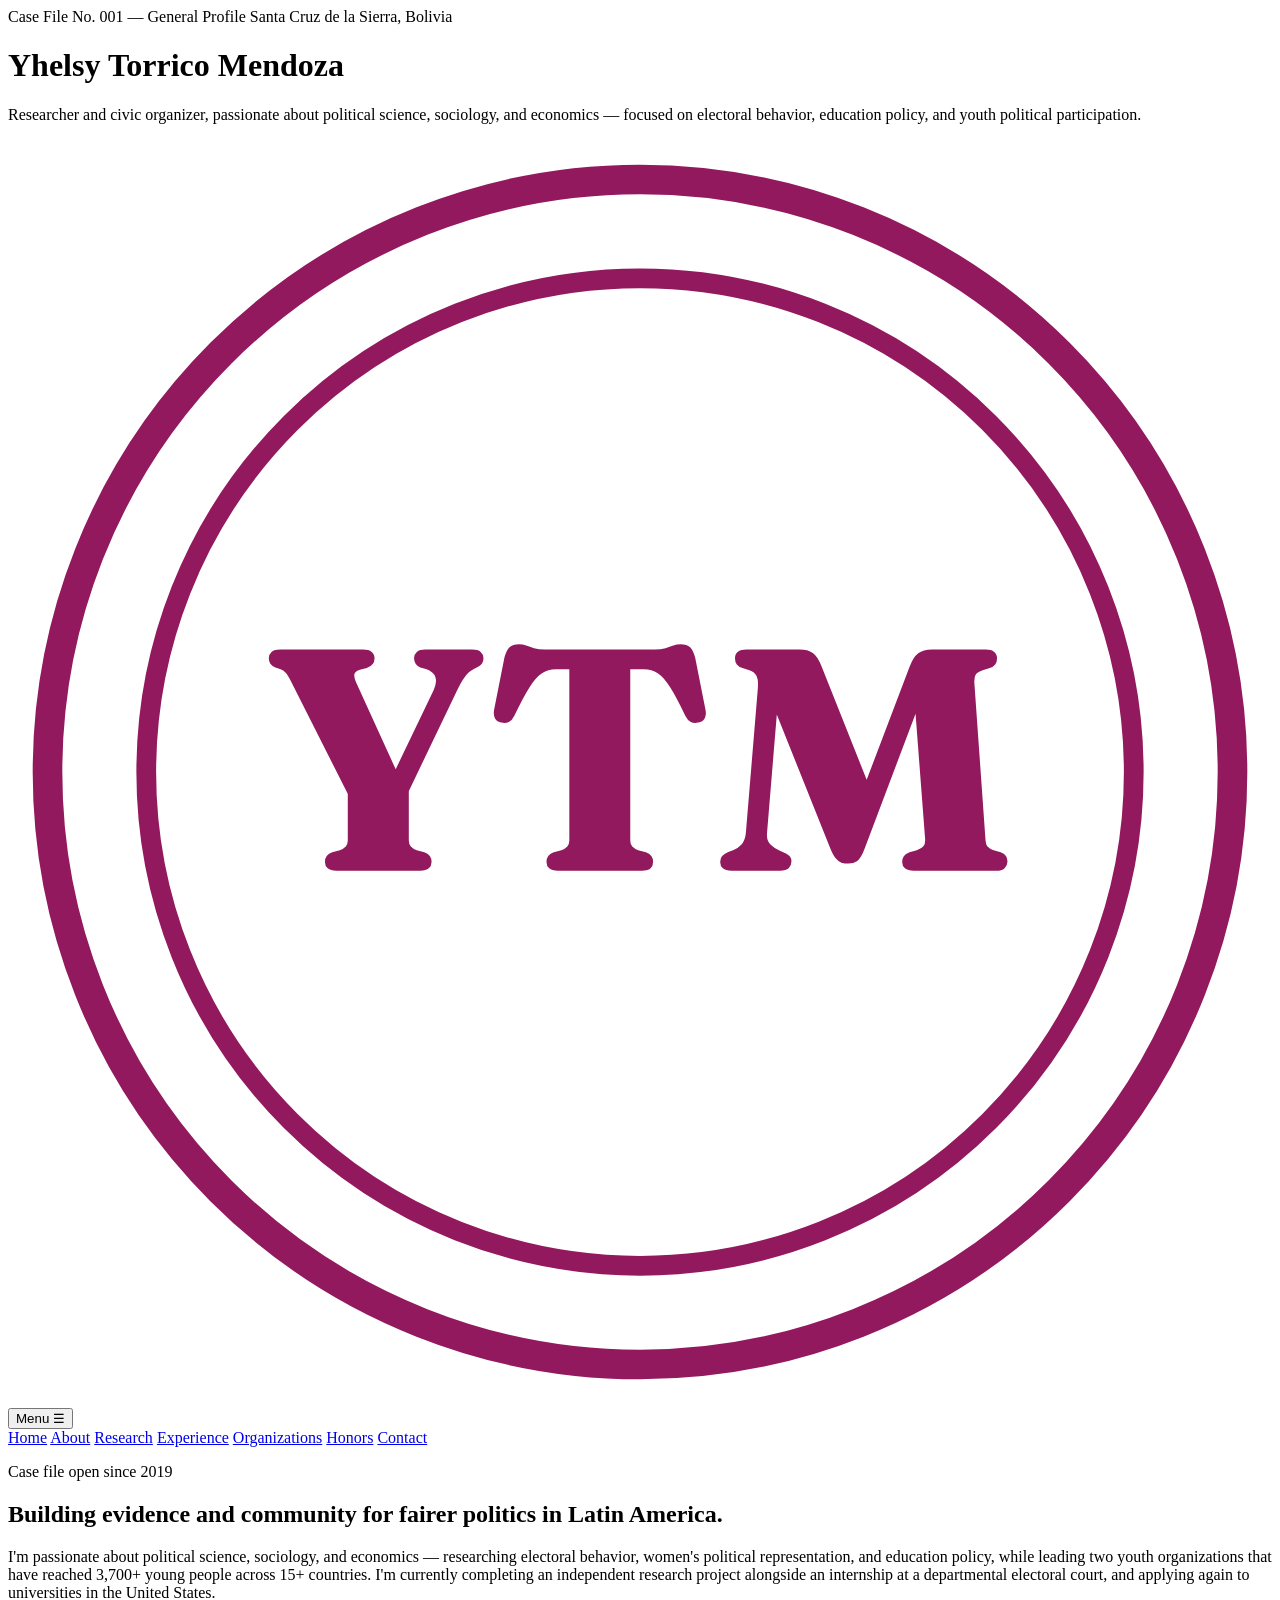
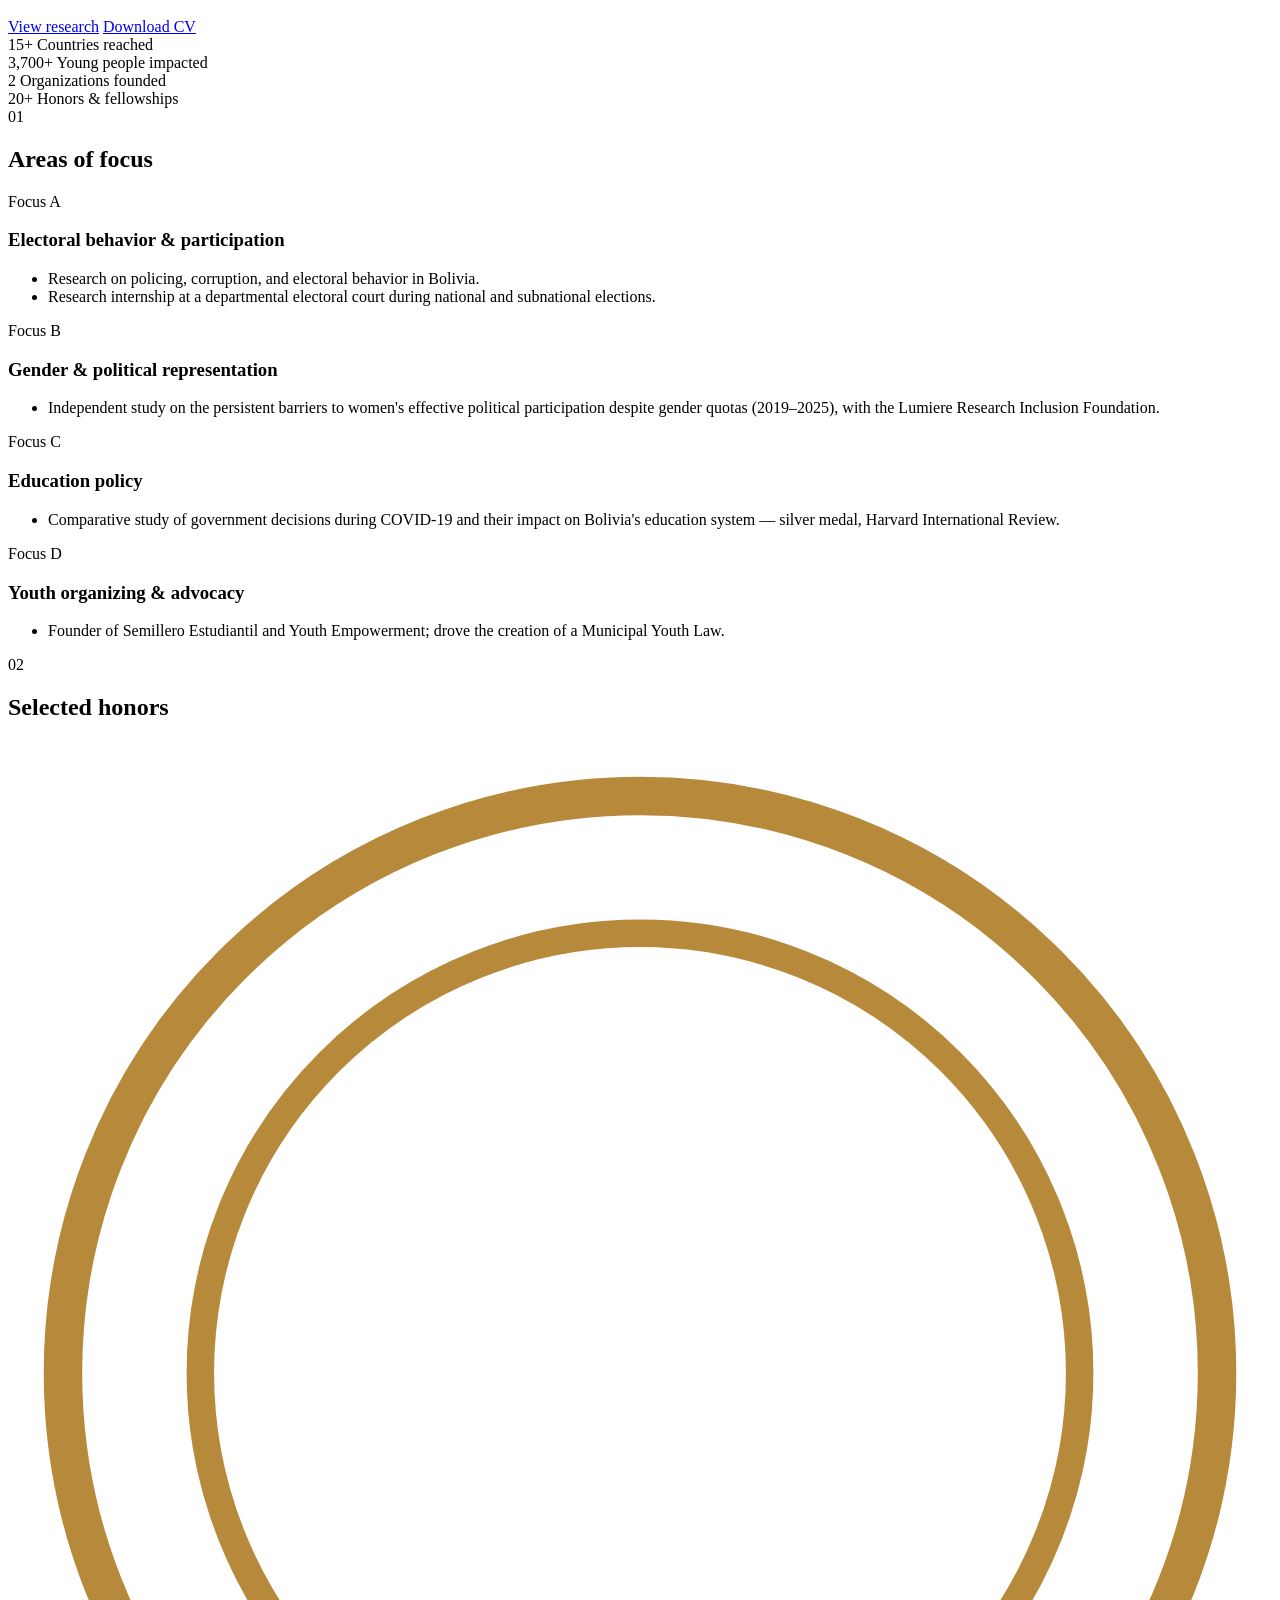
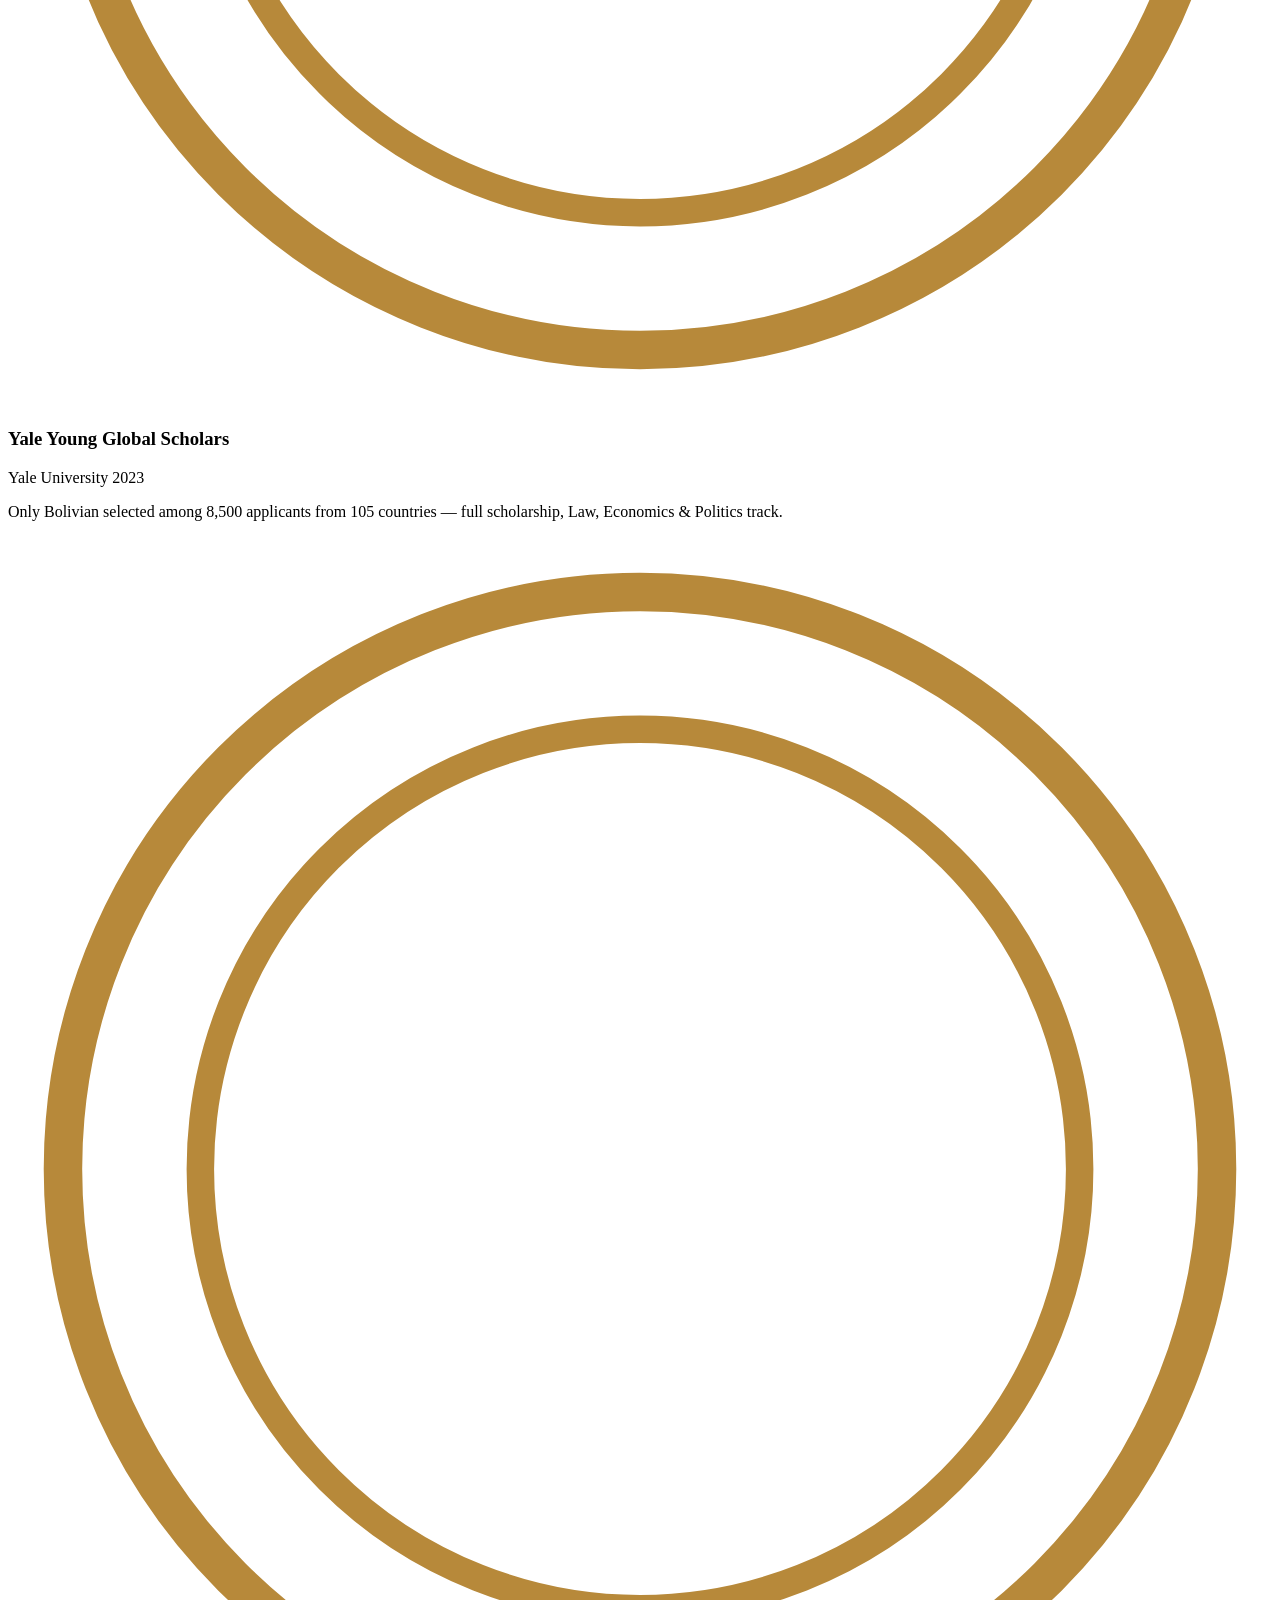
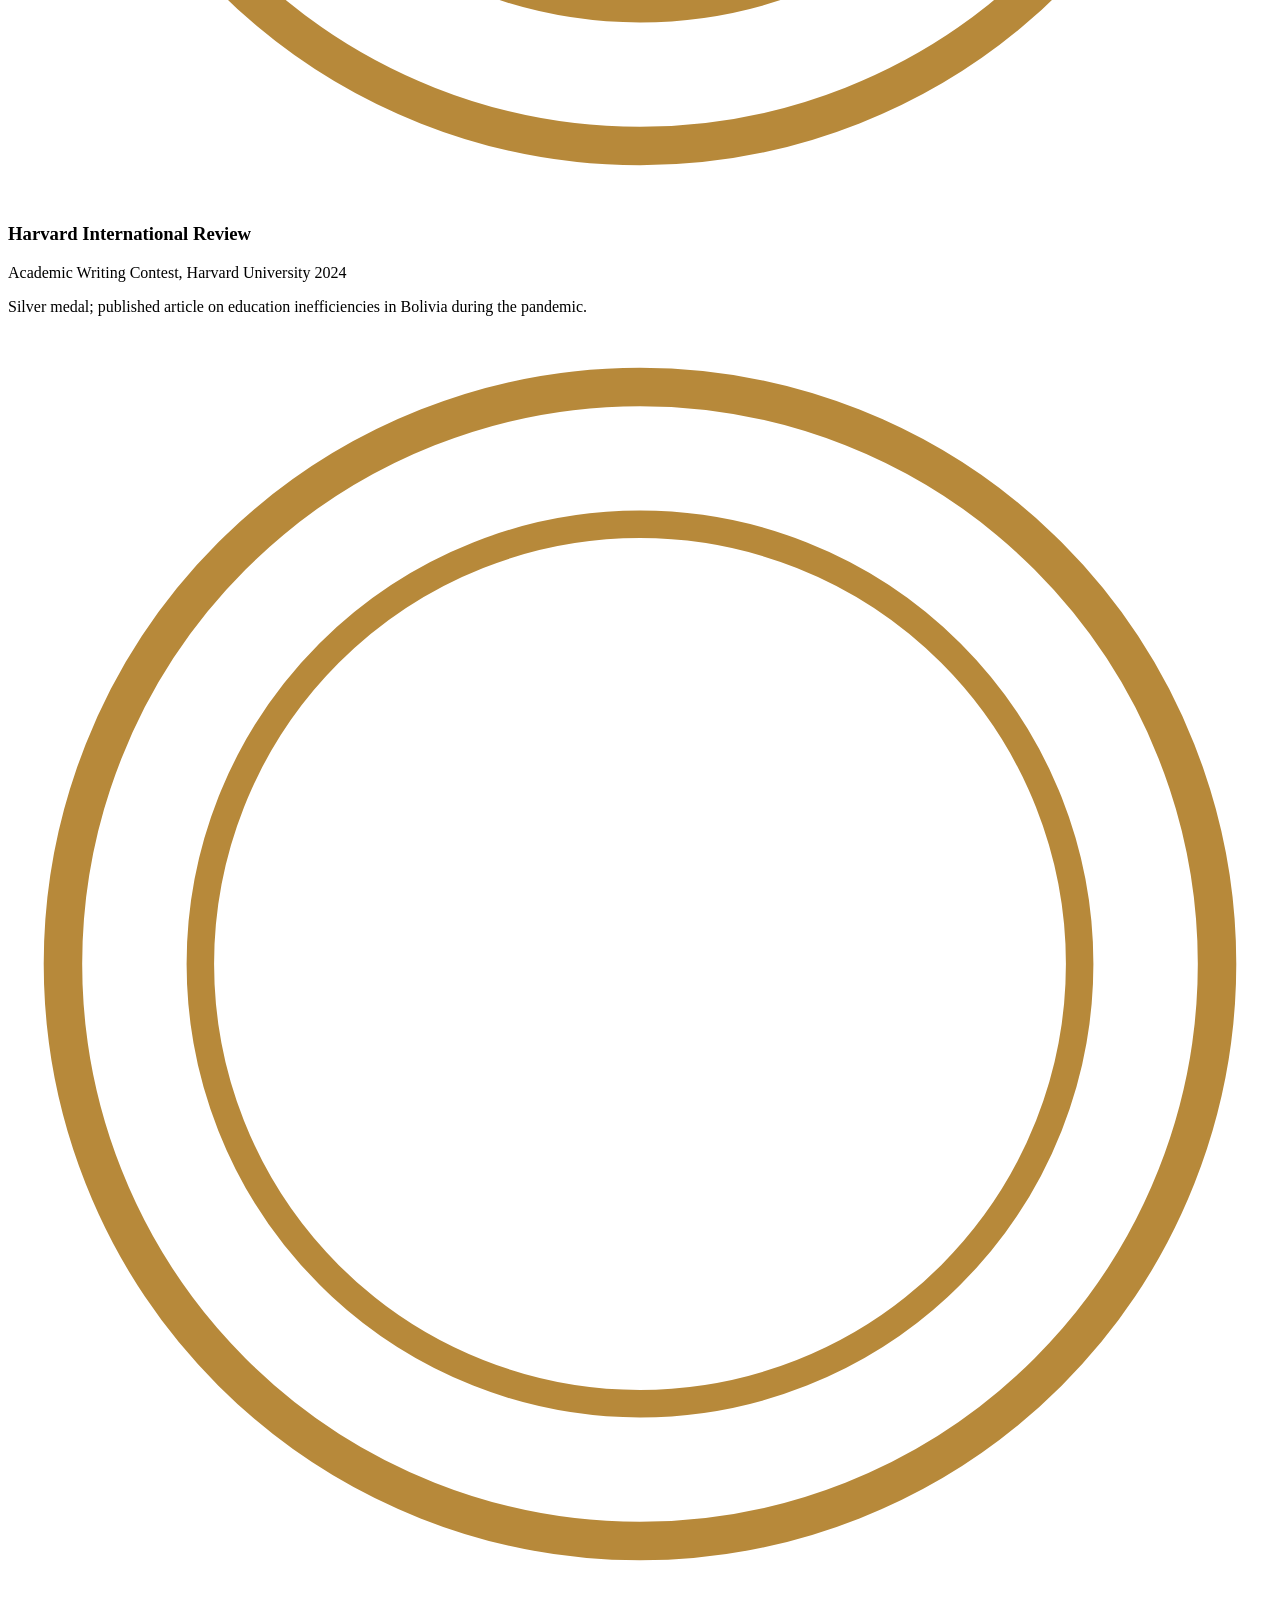
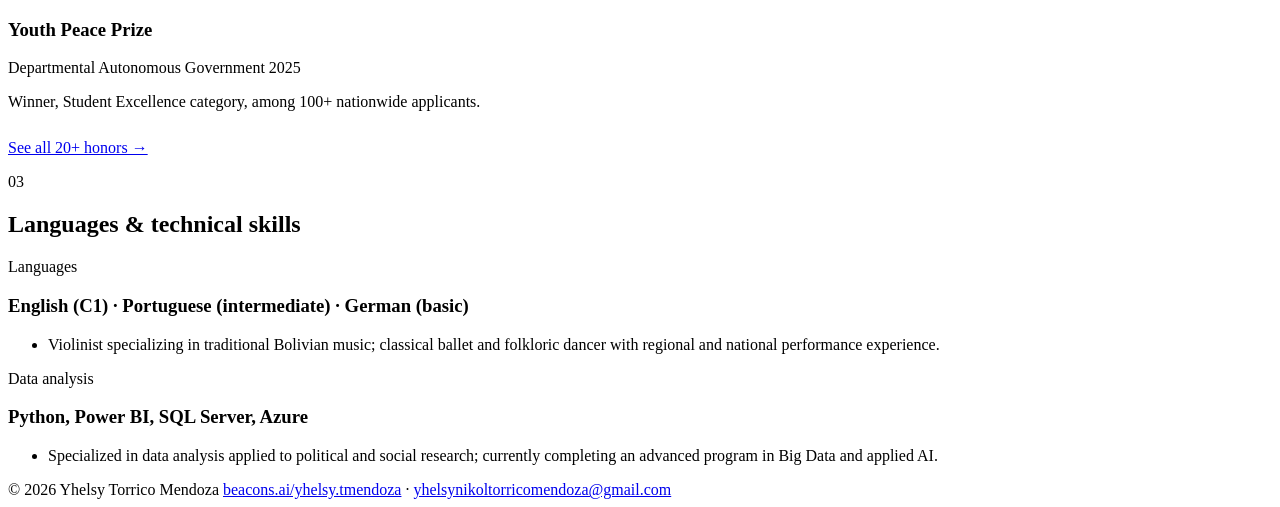
==== index.html @ c165b83f "Add files via upload" ====
<!DOCTYPE html>
<html lang="en">
<head>
<meta charset="UTF-8">
<meta name="viewport" content="width=device-width, initial-scale=1.0">
<title>Yhelsy Torrico Mendoza — Case File</title>
<meta name="description" content="Researcher and civic organizer passionate about political science, sociology, and economics. Work in electoral behavior, education policy, and youth political participation.">
<link rel="preconnect" href="https://fonts.googleapis.com">
<link rel="preconnect" href="https://fonts.gstatic.com" crossorigin>
<link href="https://fonts.googleapis.com/css2?family=Fraunces:opsz,wght@9..144,600;9..144,700;9..144,800&family=Space+Grotesk:wght@400;500;700&family=IBM+Plex+Mono:wght@400;500;600&display=swap" rel="stylesheet">
<link rel="stylesheet" href="css/styles.css">
</head>
<body>

<header class="masthead">
  <div class="wrap masthead-top">
    <span class="ref">Case File No. 001 — General Profile</span>
    <span class="loc">Santa Cruz de la Sierra, Bolivia</span>
  </div>
  <div class="wrap masthead-main">
    <div>
      <h1 class="masthead-name">Yhelsy Torrico Mendoza</h1>
      <p class="masthead-tag">Researcher and civic organizer, passionate about political science, sociology, and economics — focused on electoral behavior, education policy, and youth political participation.</p>
    </div>
    <svg class="seal-mark" viewBox="0 0 64 64" aria-hidden="true">
      <circle cx="32" cy="32" r="30" fill="none" stroke="#93195E" stroke-width="1.5"/>
      <circle cx="32" cy="32" r="25" fill="none" stroke="#93195E" stroke-width="1"/>
      <text x="32" y="37" text-anchor="middle" font-family="Fraunces, serif" font-size="16" fill="#93195E" font-weight="700">YTM</text>
    </svg>
  </div>
</header>

<nav class="filetabs">
  <button class="nav-toggle" aria-expanded="false">Menu ☰</button>
  <div class="wrap">
    <a href="index.html" class="active" target="_blank" rel="noopener">Home</a>
    <a href="about.html" target="_blank" rel="noopener">About</a>
    <a href="research.html" target="_blank" rel="noopener">Research</a>
    <a href="experience.html" target="_blank" rel="noopener">Experience</a>
    <a href="organizations.html" target="_blank" rel="noopener">Organizations</a>
    <a href="awards.html" target="_blank" rel="noopener">Honors</a>
    <a href="contact.html" target="_blank" rel="noopener">Contact</a>
  </div>
</nav>

<main>
  <section class="hero">
    <div class="wrap">
      <p class="hero-eyebrow">Case file open since 2019</p>
      <h1>Building evidence and community for fairer politics in Latin America.</h1>
      <p class="lede">I'm passionate about political science, sociology, and economics — researching electoral behavior, women's political representation, and education policy, while leading two youth organizations that have reached 3,700+ young people across 15+ countries. I'm currently completing an independent research project alongside an internship at a departmental electoral court, and applying again to universities in the United States.</p>
      <div class="hero-actions">
        <a class="btn primary" href="research.html" target="_blank" rel="noopener">View research</a>
        <a class="btn" href="contact.html" target="_blank" rel="noopener">Download CV</a>
      </div>
    </div>
  </section>

  <section class="wrap">
    <div class="ledger reveal">
      <div class="ledger-item">
        <span class="ledger-figure">15+</span>
        <span class="ledger-label">Countries reached</span>
      </div>
      <div class="ledger-item">
        <span class="ledger-figure">3,700+</span>
        <span class="ledger-label">Young people impacted</span>
      </div>
      <div class="ledger-item">
        <span class="ledger-figure">2</span>
        <span class="ledger-label">Organizations founded</span>
      </div>
      <div class="ledger-item">
        <span class="ledger-figure">20+</span>
        <span class="ledger-label">Honors &amp; fellowships</span>
      </div>
    </div>
  </section>

  <section class="section">
    <div class="wrap">
      <div class="section-head reveal">
        <span class="section-num">01</span>
        <h2>Areas of focus</h2>
      </div>
      <div class="card-grid">
        <article class="card reveal">
          <span class="file-no">Focus A</span>
          <h3>Electoral behavior &amp; participation</h3>
          <ul>
            <li>Research on policing, corruption, and electoral behavior in Bolivia.</li>
            <li>Research internship at a departmental electoral court during national and subnational elections.</li>
          </ul>
        </article>
        <article class="card reveal">
          <span class="file-no">Focus B</span>
          <h3>Gender &amp; political representation</h3>
          <ul>
            <li>Independent study on the persistent barriers to women's effective political participation despite gender quotas (2019–2025), with the Lumiere Research Inclusion Foundation.</li>
          </ul>
        </article>
        <article class="card reveal">
          <span class="file-no">Focus C</span>
          <h3>Education policy</h3>
          <ul>
            <li>Comparative study of government decisions during COVID-19 and their impact on Bolivia's education system — silver medal, Harvard International Review.</li>
          </ul>
        </article>
        <article class="card reveal">
          <span class="file-no">Focus D</span>
          <h3>Youth organizing &amp; advocacy</h3>
          <ul>
            <li>Founder of Semillero Estudiantil and Youth Empowerment; drove the creation of a Municipal Youth Law.</li>
          </ul>
        </article>
      </div>
    </div>
  </section>

  <section class="section">
    <div class="wrap">
      <div class="section-head reveal">
        <span class="section-num">02</span>
        <h2>Selected honors</h2>
      </div>
      <div class="award-grid">
        <div class="award reveal">
          <svg class="award-stamp" viewBox="0 0 46 46" aria-hidden="true"><circle cx="23" cy="23" r="21" fill="none" stroke="#B7893A" stroke-width="1.4"/><circle cx="23" cy="23" r="16" fill="none" stroke="#B7893A" stroke-width="1"/></svg>
          <div>
            <h3>Yale Young Global Scholars</h3>
            <span class="issuer">Yale University</span>
            <span class="year">2023</span>
            <p>Only Bolivian selected among 8,500 applicants from 105 countries — full scholarship, Law, Economics &amp; Politics track.</p>
          </div>
        </div>
        <div class="award reveal">
          <svg class="award-stamp" viewBox="0 0 46 46" aria-hidden="true"><circle cx="23" cy="23" r="21" fill="none" stroke="#B7893A" stroke-width="1.4"/><circle cx="23" cy="23" r="16" fill="none" stroke="#B7893A" stroke-width="1"/></svg>
          <div>
            <h3>Harvard International Review</h3>
            <span class="issuer">Academic Writing Contest, Harvard University</span>
            <span class="year">2024</span>
            <p>Silver medal; published article on education inefficiencies in Bolivia during the pandemic.</p>
          </div>
        </div>
        <div class="award reveal">
          <svg class="award-stamp" viewBox="0 0 46 46" aria-hidden="true"><circle cx="23" cy="23" r="21" fill="none" stroke="#B7893A" stroke-width="1.4"/><circle cx="23" cy="23" r="16" fill="none" stroke="#B7893A" stroke-width="1"/></svg>
          <div>
            <h3>Youth Peace Prize</h3>
            <span class="issuer">Departmental Autonomous Government</span>
            <span class="year">2025</span>
            <p>Winner, Student Excellence category, among 100+ nationwide applicants.</p>
          </div>
        </div>
      </div>
      <p style="margin-top:28px;"><a class="btn" href="awards.html" target="_blank" rel="noopener">See all 20+ honors →</a></p>
    </div>
  </section>

  <section class="section" style="border-bottom:none;">
    <div class="wrap">
      <div class="section-head reveal">
        <span class="section-num">03</span>
        <h2>Languages &amp; technical skills</h2>
      </div>
      <div class="card-grid">
        <article class="card seal-accent reveal">
          <span class="file-no">Languages</span>
          <h3>English (C1) · Portuguese (intermediate) · German (basic)</h3>
          <ul>
            <li>Violinist specializing in traditional Bolivian music; classical ballet and folkloric dancer with regional and national performance experience.</li>
          </ul>
        </article>
        <article class="card seal-accent reveal">
          <span class="file-no">Data analysis</span>
          <h3>Python, Power BI, SQL Server, Azure</h3>
          <ul>
            <li>Specialized in data analysis applied to political and social research; currently completing an advanced program in Big Data and applied AI.</li>
          </ul>
        </article>
      </div>
    </div>
  </section>
</main>

<footer>
  <div class="wrap foot-row">
    <span>© 2026 Yhelsy Torrico Mendoza</span>
    <span><a href="https://beacons.ai/yhelsy.tmendoza" target="_blank" rel="noopener">beacons.ai/yhelsy.tmendoza</a> · <a href="mailto:yhelsynikoltorricomendoza@gmail.com">yhelsynikoltorricomendoza@gmail.com</a></span>
  </div>
</footer>

<script src="js/main.js"></script>
</body>
</html>
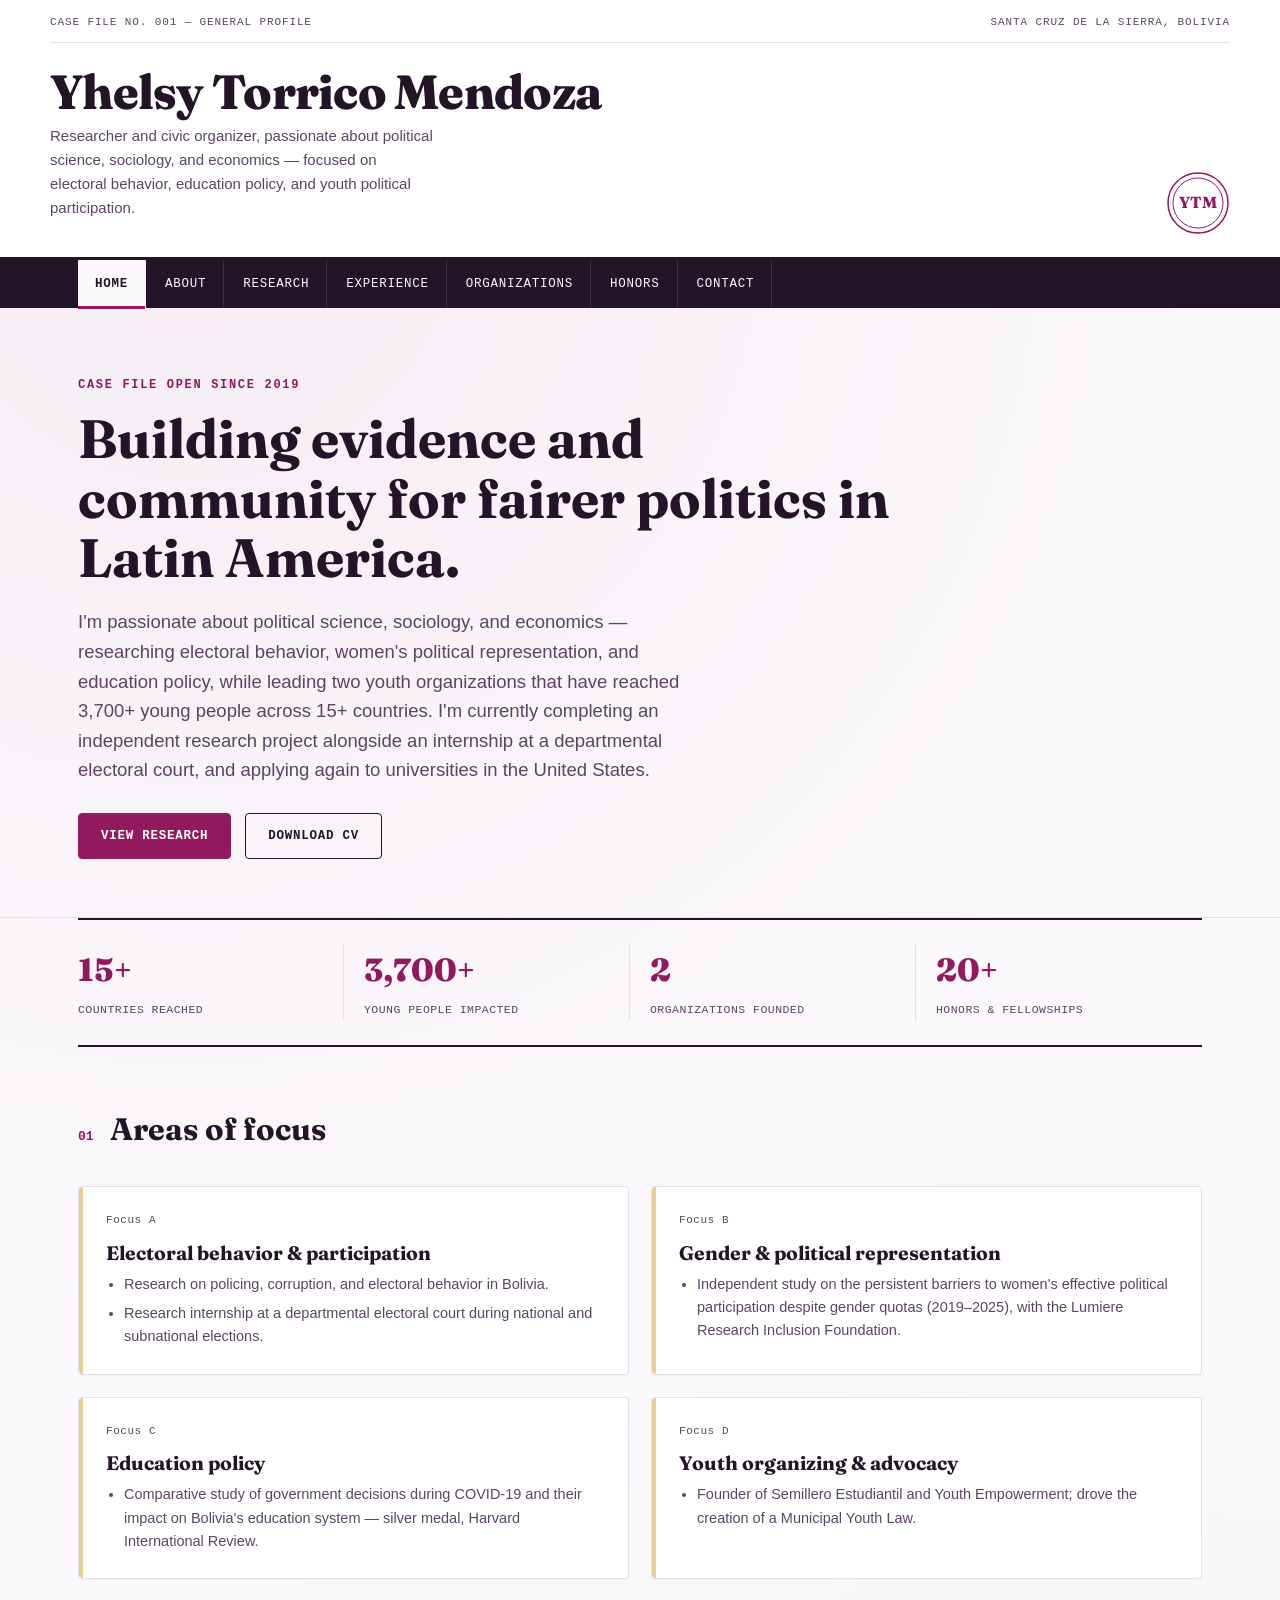
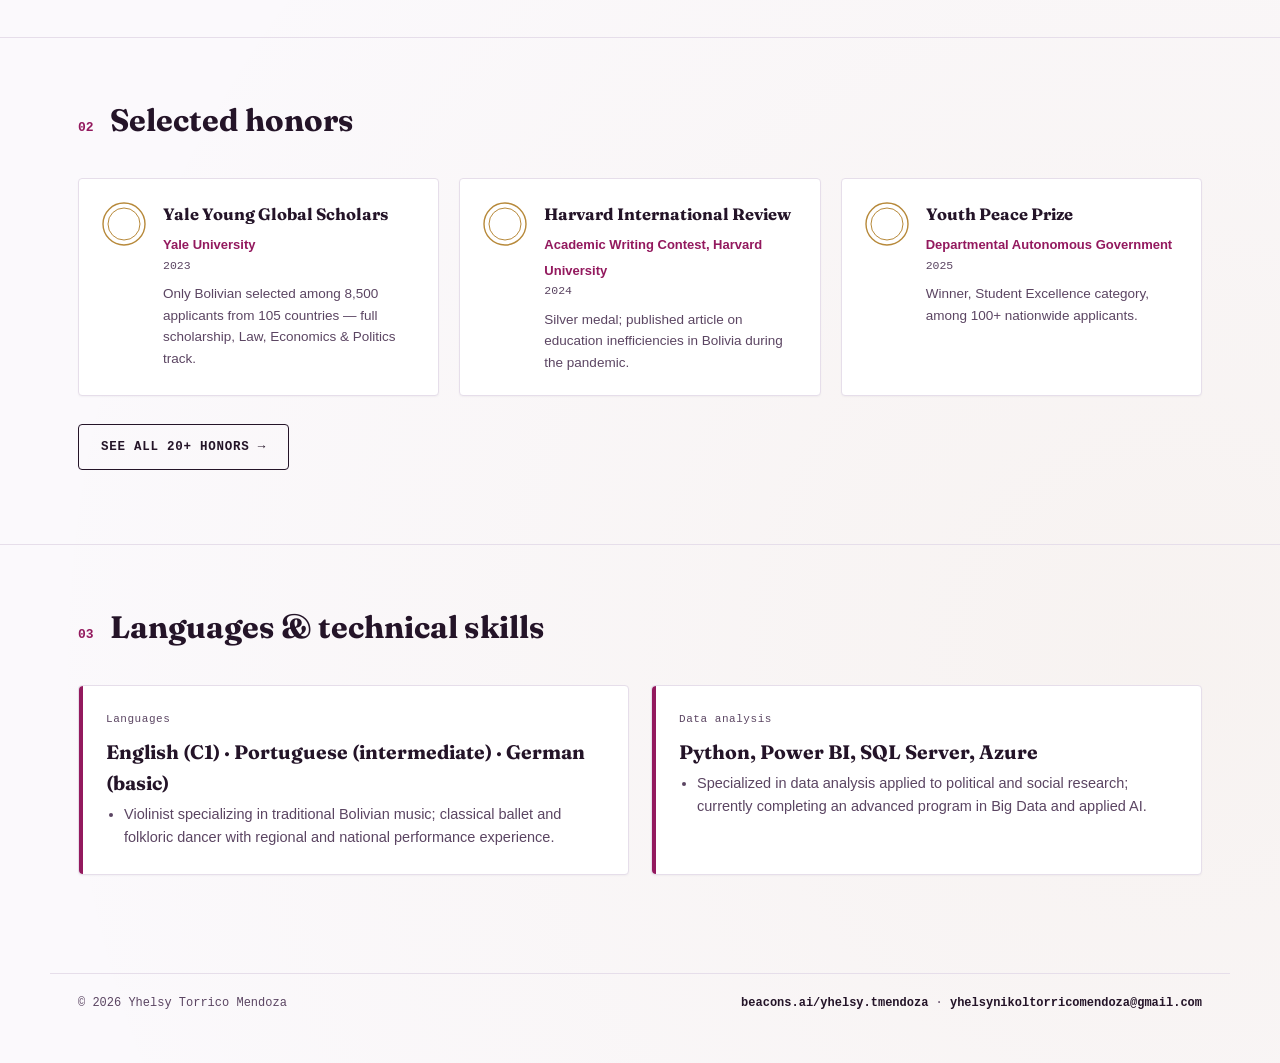
==== commit f89a2abd: "Update index.html" ====
--- a/index.html
+++ b/index.html
@@ -8,7 +8,7 @@
 <link rel="preconnect" href="https://fonts.googleapis.com">
 <link rel="preconnect" href="https://fonts.gstatic.com" crossorigin>
 <link href="https://fonts.googleapis.com/css2?family=Fraunces:opsz,wght@9..144,600;9..144,700;9..144,800&family=Space+Grotesk:wght@400;500;700&family=IBM+Plex+Mono:wght@400;500;600&display=swap" rel="stylesheet">
-<link rel="stylesheet" href="css/styles.css">
+<link rel="stylesheet" href="styles.css">
 </head>
 <body>
 
@@ -189,6 +189,6 @@
   </div>
 </footer>
 
-<script src="js/main.js"></script>
+<script src="main.js"></script>
 </body>
 </html>
--- a/styles.css
+++ b/styles.css
@@ -0,0 +1,547 @@
+/* ==========================================================================
+   YHELSY TORRICO — Portfolio
+   Design concept: "The Case File" — a civic dossier, re-tuned for a bolder,
+   more contemporary register: confident magenta-plum + gold on crisp white,
+   a heavier display serif, and a distinct grotesk body face. Feminist color
+   lineage (violet/gold, echoing suffrage-movement colors) reworked for a
+   professional, international, youth-forward audience.
+   ========================================================================== */
+
+:root {
+  /* Color tokens */
+  --ink:        #241428;   /* near-black plum, headings/body text */
+  --ink-soft:   #5B4562;   /* muted plum-grey, secondary text */
+  --paper:      #FBF9FC;   /* crisp near-white, faint lavender tint */
+  --paper-raised: #FFFFFF; /* card surface */
+  --paper-line: #E6DEEA;   /* hairline rules */
+  --seal:       #93195E;   /* vivid magenta-plum — primary accent */
+  --seal-dark:  #6E1148;
+  --gold:       #B7893A;   /* foil gold — honors / secondary accent */
+  --gold-soft:  #E7CE93;
+  --charcoal:   #1C0F20;
+
+  --font-display: "Fraunces", "Iowan Old Style", Georgia, serif;
+  --font-body: "Space Grotesk", -apple-system, "Segoe UI", sans-serif;
+  --font-mono: "IBM Plex Mono", "SFMono-Regular", Menlo, monospace;
+
+  --max-width: 1180px;
+  --radius: 4px;
+}
+
+@media (prefers-reduced-motion: reduce) {
+  * { animation-duration: 0.001ms !important; animation-iteration-count: 1 !important; transition-duration: 0.001ms !important; }
+}
+
+* { box-sizing: border-box; }
+
+html { scroll-behavior: smooth; }
+
+body {
+  margin: 0;
+  background: var(--paper);
+  color: var(--charcoal);
+  font-family: var(--font-body);
+  font-weight: 500;
+  font-size: 16px;
+  line-height: 1.6;
+  -webkit-font-smoothing: antialiased;
+}
+
+body {
+  background-image:
+    radial-gradient(circle at 15% 8%, rgba(147,25,94,0.05), transparent 42%),
+    radial-gradient(circle at 92% 85%, rgba(183,137,58,0.06), transparent 45%);
+}
+
+img { max-width: 100%; display: block; }
+
+a { color: var(--seal); text-decoration: none; font-weight: 600; }
+a:hover { text-decoration: underline; }
+
+:focus-visible {
+  outline: 2px solid var(--seal);
+  outline-offset: 3px;
+}
+
+.wrap {
+  max-width: var(--max-width);
+  margin: 0 auto;
+  padding: 0 28px;
+}
+
+/* ---------------- Letterhead / masthead ---------------------------------- */
+
+.masthead {
+  border-bottom: 3px solid var(--ink);
+  background: var(--paper-raised);
+}
+
+.masthead-top {
+  display: flex;
+  align-items: baseline;
+  justify-content: space-between;
+  padding: 14px 0 10px;
+  font-family: var(--font-mono);
+  font-size: 11px;
+  letter-spacing: 0.08em;
+  color: var(--ink-soft);
+  border-bottom: 1px solid var(--paper-line);
+}
+
+.masthead-top .ref { text-transform: uppercase; font-weight: 500; }
+.masthead-top .loc { text-transform: uppercase; font-weight: 500; }
+
+.masthead-main {
+  display: flex;
+  align-items: flex-end;
+  justify-content: space-between;
+  flex-wrap: wrap;
+  gap: 16px;
+  padding: 24px 0 22px;
+}
+
+.masthead-name {
+  font-family: var(--font-display);
+  font-weight: 800;
+  font-size: clamp(30px, 4.6vw, 48px);
+  color: var(--ink);
+  letter-spacing: -0.015em;
+  margin: 0;
+  line-height: 1.03;
+}
+
+.masthead-tag {
+  font-family: var(--font-body);
+  font-weight: 500;
+  font-size: 15px;
+  color: var(--ink-soft);
+  margin-top: 8px;
+  max-width: 46ch;
+}
+
+.seal-mark {
+  flex-shrink: 0;
+  width: 64px;
+  height: 64px;
+}
+
+/* ---------------- File-tab navigation ------------------------------------ */
+
+nav.filetabs {
+  background: var(--ink);
+}
+
+nav.filetabs .wrap {
+  display: flex;
+  flex-wrap: wrap;
+  gap: 2px;
+}
+
+nav.filetabs a {
+  color: var(--paper);
+  font-family: var(--font-mono);
+  font-size: 12.5px;
+  font-weight: 500;
+  letter-spacing: 0.06em;
+  text-transform: uppercase;
+  padding: 14px 17px;
+  border-right: 1px solid rgba(251,249,252,0.12);
+  text-decoration: none;
+  position: relative;
+  transition: background 0.15s ease, color 0.15s ease;
+}
+
+nav.filetabs a:hover { background: rgba(251,249,252,0.1); text-decoration: none; }
+
+nav.filetabs a.active {
+  background: var(--paper);
+  color: var(--ink);
+  font-weight: 700;
+}
+
+nav.filetabs a.active::after {
+  content: "";
+  position: absolute;
+  left: 0; right: 0; bottom: -1px;
+  height: 3px;
+  background: var(--seal);
+}
+
+.nav-toggle {
+  display: none;
+}
+
+/* ---------------- Hero -------------------------------------------------- */
+
+.hero {
+  padding: 68px 0 58px;
+  border-bottom: 1px solid var(--paper-line);
+}
+
+.hero-eyebrow {
+  font-family: var(--font-mono);
+  font-size: 12px;
+  font-weight: 600;
+  letter-spacing: 0.14em;
+  text-transform: uppercase;
+  color: var(--seal);
+  margin: 0 0 14px;
+}
+
+.hero h1 {
+  font-family: var(--font-display);
+  font-weight: 700;
+  font-size: clamp(32px, 5vw, 54px);
+  line-height: 1.1;
+  color: var(--ink);
+  max-width: 22ch;
+  margin: 0 0 20px;
+}
+
+.hero p.lede {
+  font-size: 18.5px;
+  font-weight: 500;
+  max-width: 62ch;
+  color: var(--ink-soft);
+  margin: 0 0 28px;
+}
+
+.hero-actions { display: flex; gap: 14px; flex-wrap: wrap; }
+
+.btn {
+  display: inline-block;
+  font-family: var(--font-mono);
+  font-size: 12.5px;
+  font-weight: 600;
+  letter-spacing: 0.06em;
+  text-transform: uppercase;
+  padding: 12px 22px;
+  border: 1.5px solid var(--ink);
+  border-radius: var(--radius);
+  color: var(--ink);
+  transition: background 0.15s ease, color 0.15s ease;
+}
+
+.btn:hover { background: var(--ink); color: var(--paper); text-decoration: none; }
+
+.btn.primary {
+  background: var(--seal);
+  border-color: var(--seal);
+  color: #FFFFFF;
+}
+
+.btn.primary:hover { background: var(--seal-dark); border-color: var(--seal-dark); }
+
+/* ---------------- Ledger -------------------------------------------------- */
+
+.ledger {
+  border-top: 2px solid var(--ink);
+  border-bottom: 2px solid var(--ink);
+  padding: 24px 0;
+  display: grid;
+  grid-template-columns: repeat(4, 1fr);
+  gap: 20px;
+}
+
+.ledger-item {
+  padding-right: 20px;
+  border-right: 1px solid var(--paper-line);
+}
+.ledger-item:last-child { border-right: none; }
+
+.ledger-figure {
+  font-family: var(--font-display);
+  font-size: 32px;
+  font-weight: 800;
+  color: var(--seal);
+  display: block;
+}
+
+.ledger-label {
+  font-family: var(--font-mono);
+  font-size: 11.5px;
+  font-weight: 500;
+  text-transform: uppercase;
+  letter-spacing: 0.04em;
+  color: var(--ink-soft);
+}
+
+/* ---------------- Sections ------------------------------------------------ */
+
+.section {
+  padding: 58px 0;
+  border-bottom: 1px solid var(--paper-line);
+}
+
+.section-head {
+  display: flex;
+  align-items: baseline;
+  gap: 16px;
+  margin-bottom: 32px;
+}
+
+.section-num {
+  font-family: var(--font-mono);
+  font-weight: 600;
+  font-size: 13px;
+  color: var(--seal);
+}
+
+.section-head h2 {
+  font-family: var(--font-display);
+  font-weight: 700;
+  font-size: clamp(23px, 3vw, 31px);
+  color: var(--ink);
+  margin: 0;
+}
+
+.section-intro {
+  max-width: 68ch;
+  color: var(--ink-soft);
+  margin: -20px 0 32px;
+}
+
+/* ---------------- Cards ---------------------------------------------------- */
+
+.card-grid {
+  display: grid;
+  grid-template-columns: repeat(2, 1fr);
+  gap: 22px;
+}
+
+.card {
+  background: var(--paper-raised);
+  border: 1px solid var(--paper-line);
+  border-radius: var(--radius);
+  padding: 25px 27px;
+  position: relative;
+  box-shadow: 0 1px 2px rgba(36,20,40,0.04);
+}
+
+.card::before {
+  content: "";
+  position: absolute;
+  top: 0; left: 0;
+  width: 4px; height: 100%;
+  background: var(--gold-soft);
+  border-radius: var(--radius) 0 0 var(--radius);
+}
+
+.card.seal-accent::before { background: var(--seal); }
+
+.card .file-no {
+  font-family: var(--font-mono);
+  font-weight: 500;
+  font-size: 11px;
+  color: var(--ink-soft);
+  letter-spacing: 0.05em;
+  display: block;
+  margin-bottom: 8px;
+}
+
+.card h3 {
+  font-family: var(--font-display);
+  font-weight: 700;
+  font-size: 19.5px;
+  color: var(--ink);
+  margin: 0 0 4px;
+}
+
+.card .role {
+  font-size: 13.5px;
+  color: var(--seal);
+  font-weight: 700;
+  margin-bottom: 2px;
+}
+
+.card .period {
+  font-family: var(--font-mono);
+  font-weight: 500;
+  font-size: 12px;
+  color: var(--ink-soft);
+  margin-bottom: 12px;
+  display: block;
+}
+
+.card ul {
+  margin: 0;
+  padding-left: 18px;
+  font-size: 14.5px;
+  font-weight: 400;
+  color: var(--ink-soft);
+}
+
+.card li { margin-bottom: 6px; }
+.card li:last-child { margin-bottom: 0; }
+
+.card-full { grid-column: 1 / -1; }
+
+/* ---------------- Award / seal tiles --------------------------------------- */
+
+.award-grid {
+  display: grid;
+  grid-template-columns: repeat(3, 1fr);
+  gap: 20px;
+}
+
+.award {
+  background: var(--paper-raised);
+  border: 1px solid var(--paper-line);
+  border-radius: var(--radius);
+  padding: 22px;
+  display: flex;
+  gap: 16px;
+  align-items: flex-start;
+  box-shadow: 0 1px 2px rgba(36,20,40,0.04);
+}
+
+.award-stamp {
+  flex-shrink: 0;
+  width: 46px;
+  height: 46px;
+}
+
+.award h3 {
+  font-family: var(--font-display);
+  font-weight: 700;
+  font-size: 16.5px;
+  color: var(--ink);
+  margin: 0 0 4px;
+}
+
+.award .issuer {
+  font-size: 13px;
+  color: var(--seal);
+  font-weight: 700;
+  margin-bottom: 2px;
+}
+
+.award .year {
+  font-family: var(--font-mono);
+  font-weight: 500;
+  font-size: 11.5px;
+  color: var(--ink-soft);
+  margin-bottom: 8px;
+  display: block;
+}
+
+.award p {
+  font-size: 13.5px;
+  font-weight: 400;
+  color: var(--ink-soft);
+  margin: 0;
+}
+
+/* ---------------- Research / paper entries --------------------------------- */
+
+.paper {
+  display: grid;
+  grid-template-columns: 100px 1fr auto;
+  gap: 22px;
+  align-items: start;
+  padding: 26px 0;
+  border-bottom: 1px solid var(--paper-line);
+}
+
+.paper:last-child { border-bottom: none; }
+
+.paper .year-tag {
+  font-family: var(--font-mono);
+  font-weight: 600;
+  font-size: 13px;
+  color: var(--seal);
+  padding-top: 4px;
+}
+
+.paper h3 {
+  font-family: var(--font-display);
+  font-weight: 700;
+  font-size: 19.5px;
+  color: var(--ink);
+  margin: 0 0 6px;
+}
+
+.paper .venue {
+  font-size: 13.5px;
+  font-weight: 500;
+  color: var(--ink-soft);
+  margin-bottom: 10px;
+}
+
+.paper p.abstract {
+  font-size: 14.5px;
+  font-weight: 400;
+  color: var(--ink-soft);
+  max-width: 62ch;
+  margin: 0;
+}
+
+.paper .paper-action { align-self: start; padding-top: 4px; }
+
+/* ---------------- Footer --------------------------------------------------- */
+
+footer {
+  padding: 40px 0 50px;
+  font-family: var(--font-mono);
+  font-weight: 500;
+  font-size: 12px;
+  color: var(--ink-soft);
+}
+
+footer .foot-row {
+  display: flex;
+  justify-content: space-between;
+  flex-wrap: wrap;
+  gap: 12px;
+  border-top: 1px solid var(--paper-line);
+  padding-top: 20px;
+}
+
+footer a { color: var(--ink); font-weight: 600; }
+
+/* ---------------- Responsive ------------------------------------------------ */
+
+@media (max-width: 860px) {
+  .card-grid { grid-template-columns: 1fr; }
+  .award-grid { grid-template-columns: 1fr; }
+  .ledger { grid-template-columns: repeat(2, 1fr); }
+  .paper { grid-template-columns: 1fr; }
+  .paper .paper-action { justify-self: start; }
+}
+
+@media (max-width: 640px) {
+  .ledger { grid-template-columns: 1fr 1fr; }
+  .ledger-item { border-right: none; padding-right: 0; }
+
+  nav.filetabs .wrap {
+    display: none;
+    flex-direction: column;
+  }
+  nav.filetabs .wrap.open { display: flex; }
+  nav.filetabs a { border-right: none; border-bottom: 1px solid rgba(251,249,252,0.1); }
+
+  .nav-toggle {
+    display: block;
+    width: 100%;
+    text-align: left;
+    background: var(--ink);
+    color: var(--paper);
+    border: none;
+    font-family: var(--font-mono);
+    font-weight: 600;
+    font-size: 12.5px;
+    letter-spacing: 0.06em;
+    text-transform: uppercase;
+    padding: 14px 28px;
+    cursor: pointer;
+  }
+}
+
+/* ---------------- Reveal-on-scroll ------------------------------------------ */
+
+.reveal {
+  opacity: 0;
+  transform: translateY(10px);
+  transition: opacity 0.5s ease, transform 0.5s ease;
+}
+.reveal.in { opacity: 1; transform: translateY(0); }
